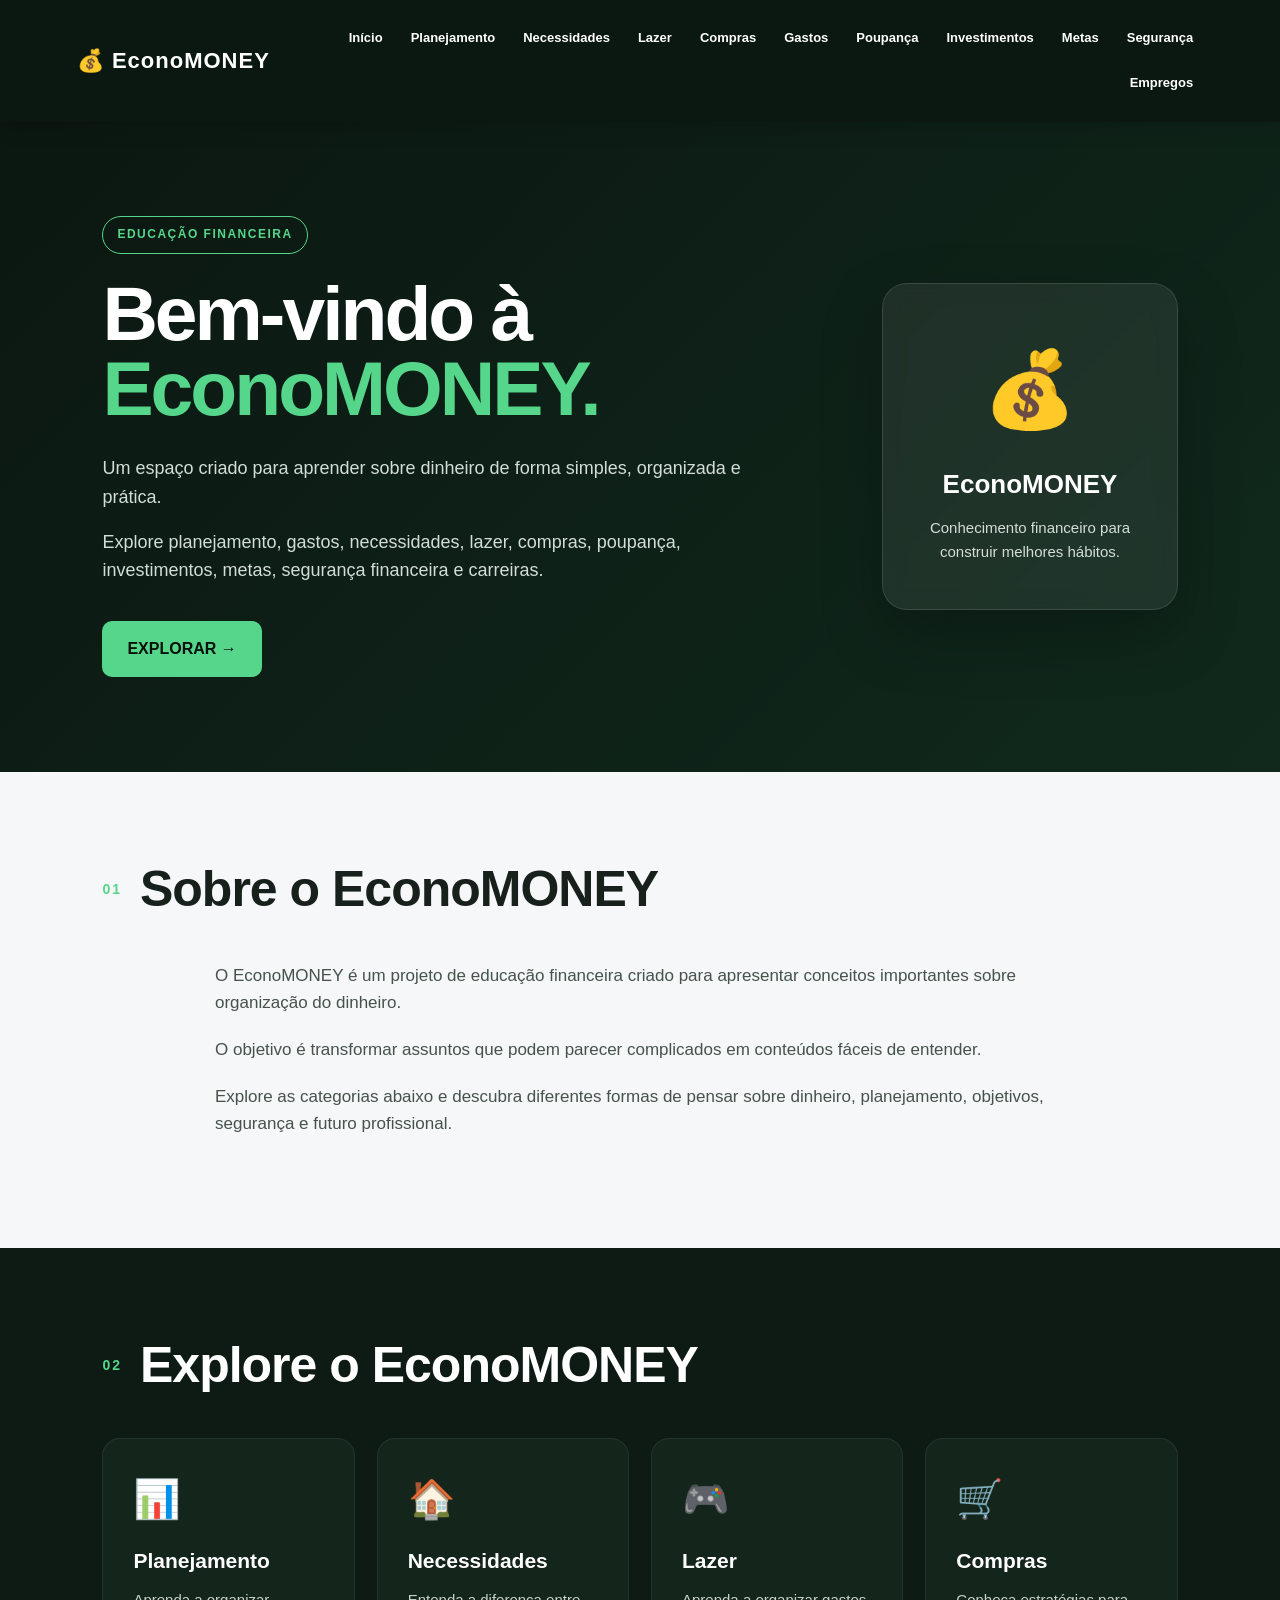
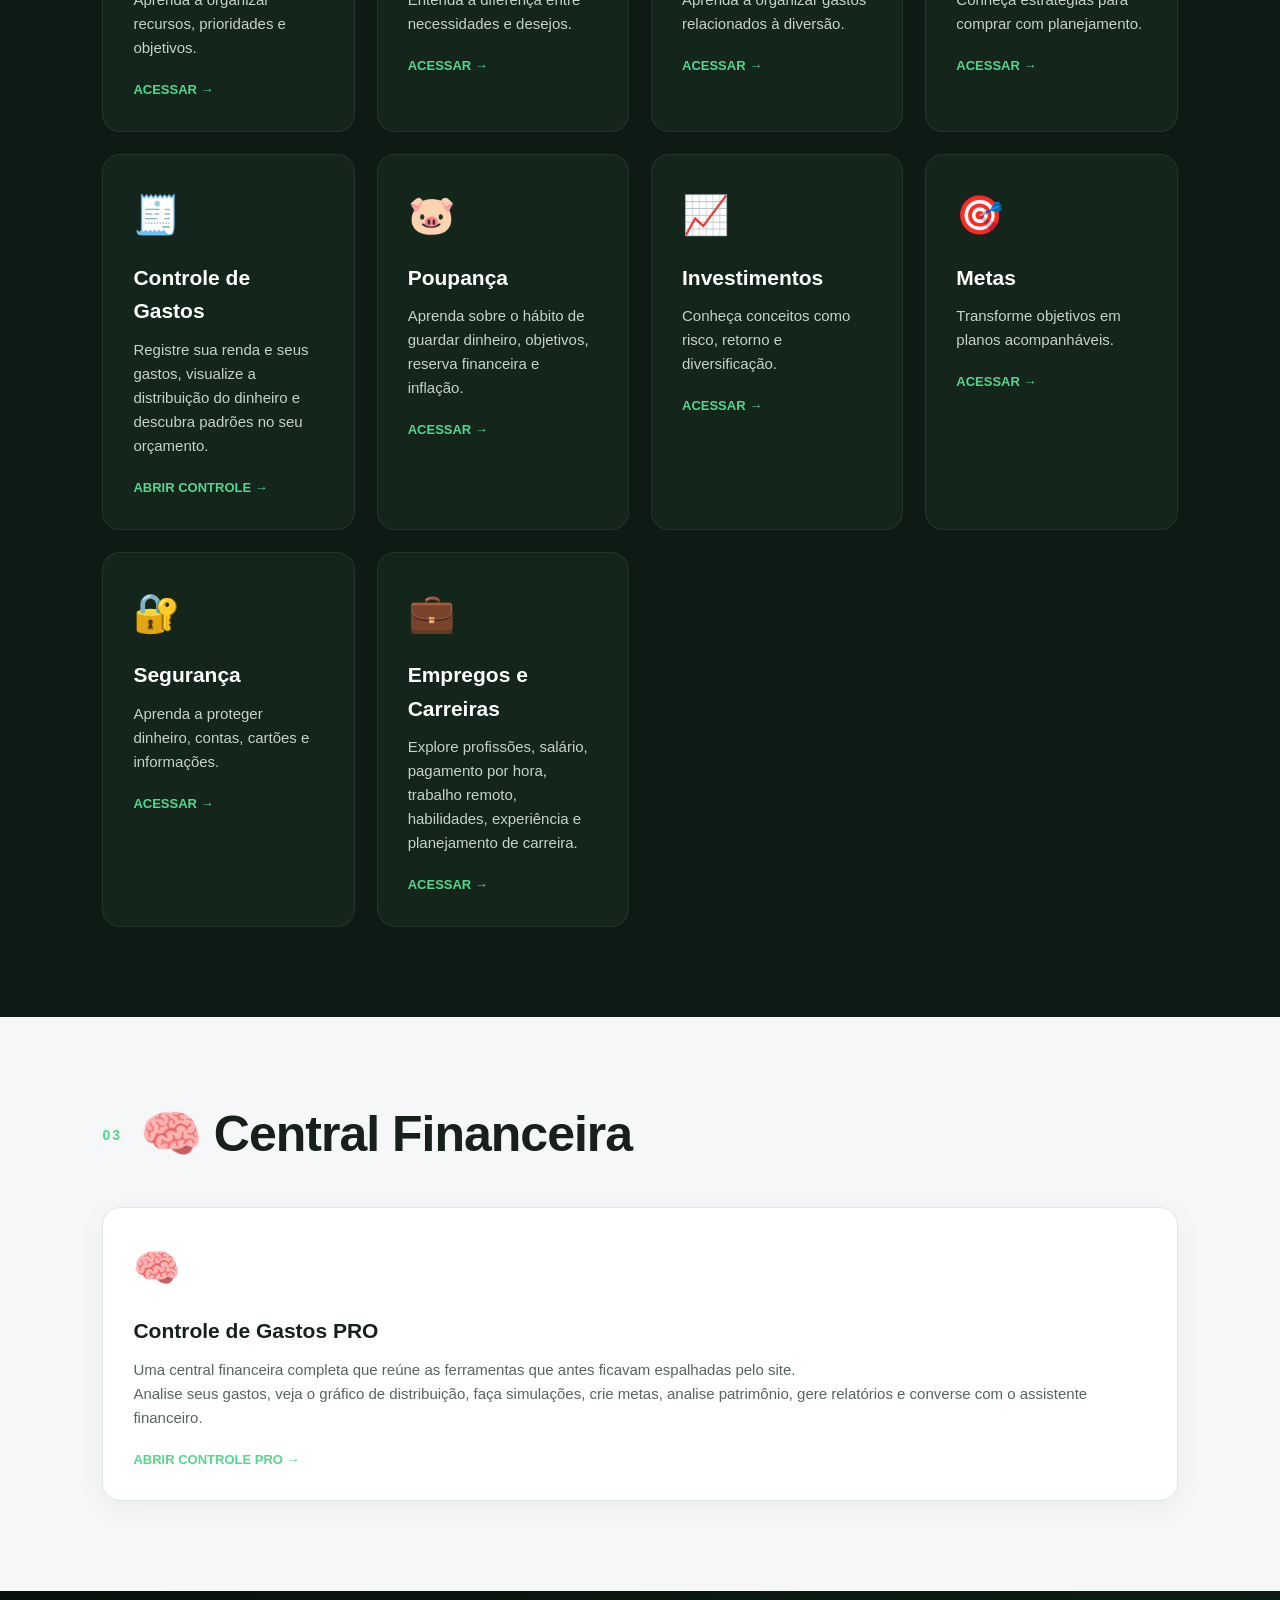
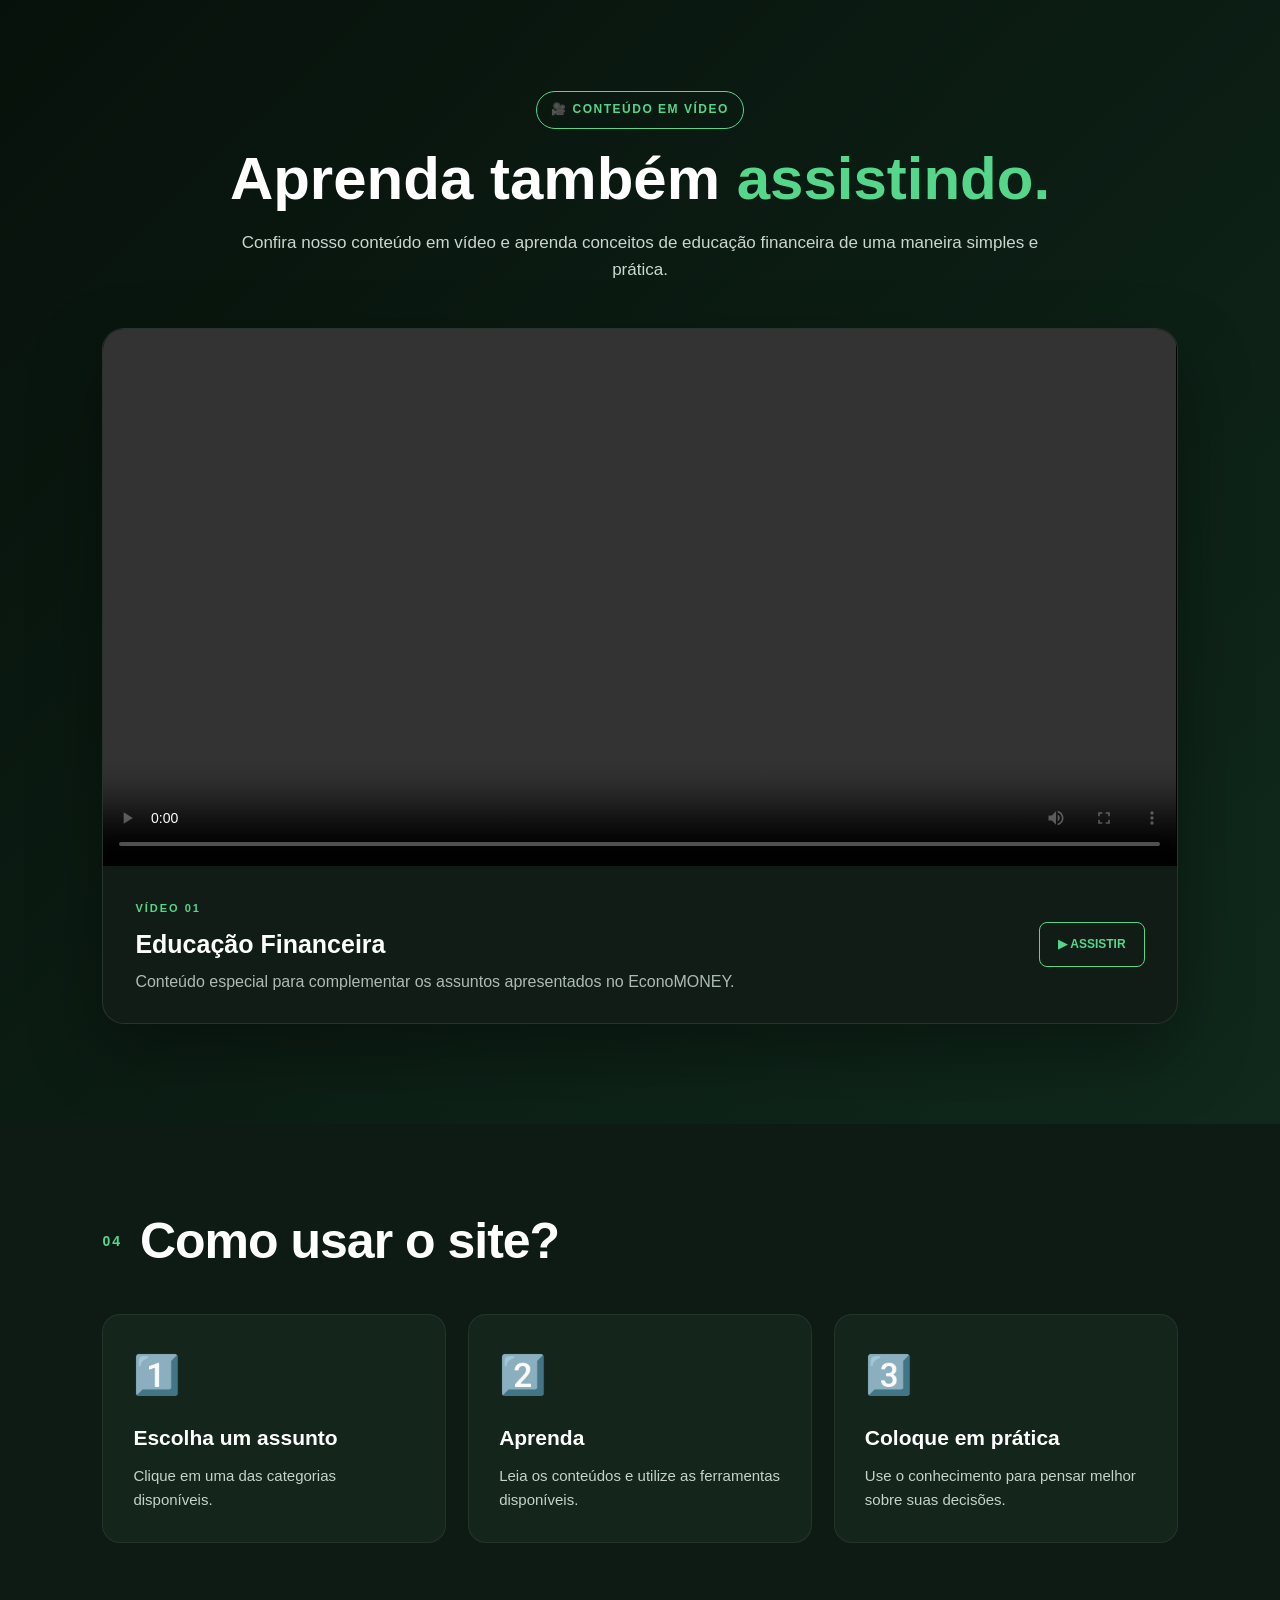
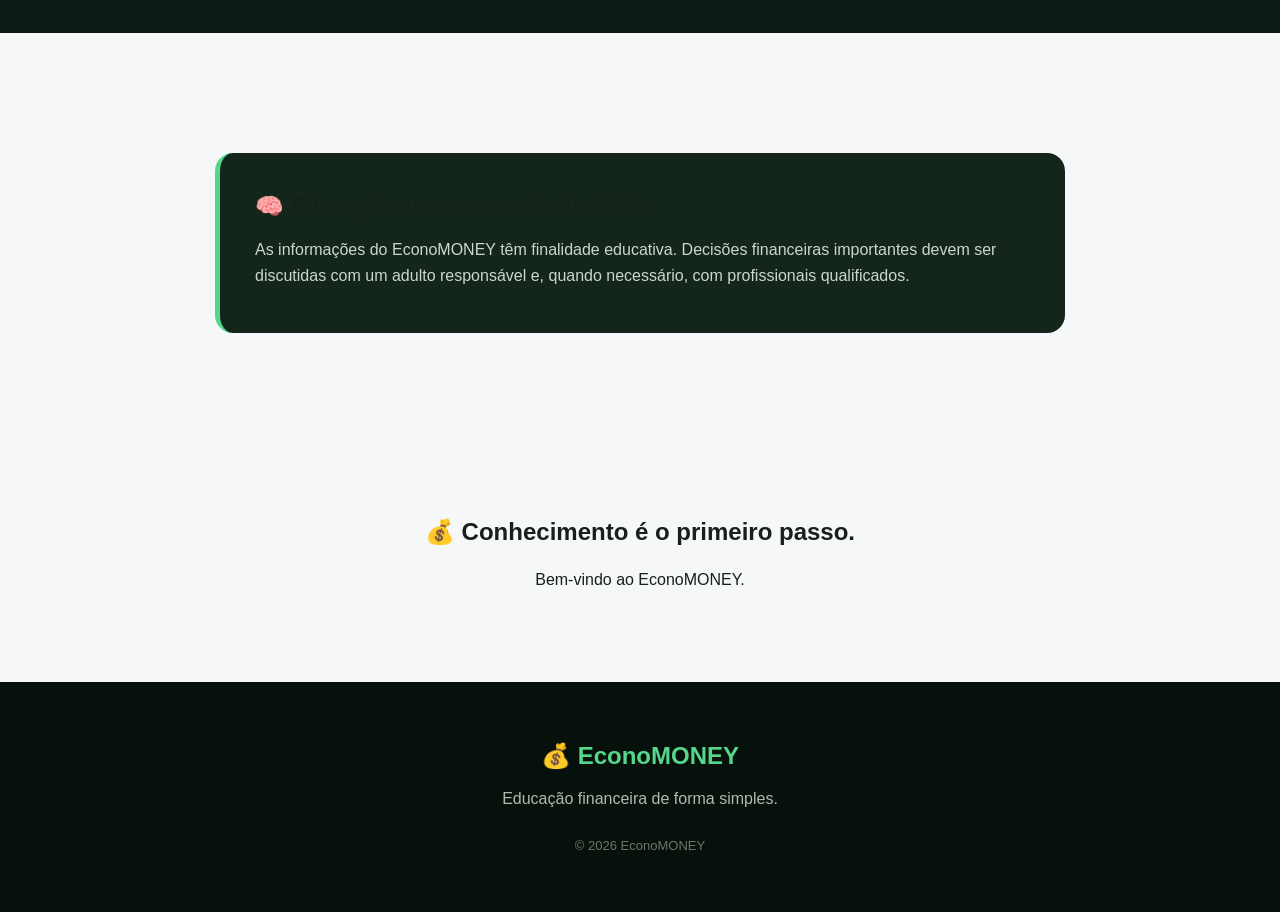
==== index.html @ 39cf14b2 "Add files via upload" ====
<!DOCTYPE html>

<html lang="pt-BR">

<head>

<meta charset="UTF-8">

<meta name="viewport" content="width=device-width, initial-scale=1.0">

<title>EconoMONEY | Educação Financeira</title>

<link rel="stylesheet" href="style.css">

<!-- CORREÇÃO DO VÍDEO -->
<style>
    .video-card {
        width: 100%;
        max-width: 1100px;
        margin: 0 auto;
    }

    .video-screen {
        width: 100%;
        height: auto;
        aspect-ratio: auto;
        display: flex;
        justify-content: center;
        align-items: center;
        background: #000;
        overflow: hidden;
    }

    .video-screen video {
        display: block;
        width: 100%;
        height: auto;
        max-width: 100%;
        max-height: none;
        object-fit: contain;
        background: #000;
    }
</style>

</head>

<body>

<header>

<div class="logo">
    💰 EconoMONEY
</div>

<nav>

    <a href="index.html">Início</a>
    <a href="planejamento.html">Planejamento</a>
    <a href="necessidades.html">Necessidades</a>
    <a href="lazer.html">Lazer</a>
    <a href="compras.html">Compras</a>
    <a href="controle-gastos.html">Gastos</a>
    <a href="poupança.html">Poupança</a>
    <a href="investimentos.html">Investimentos</a>
    <a href="metas.html">Metas</a>
    <a href="segurança.html">Segurança</a>
    <a href="empregos.html">Empregos</a>

</nav>

</header>

<main>

<section class="hero">

<div class="hero-text">

    <div class="tag">
        EDUCAÇÃO FINANCEIRA
    </div>

    <h1>
        Bem-vindo à
        <span>EconoMONEY.</span>
    </h1>

    <p>
        Um espaço criado para aprender sobre dinheiro
        de forma simples, organizada e prática.
    </p>

    <p>
        Explore planejamento, gastos, necessidades,
        lazer, compras, poupança, investimentos,
        metas, segurança financeira e carreiras.
    </p>

    <a href="#conteudo" class="button">
        EXPLORAR →
    </a>

</div>

<div class="hero-card">

    <div class="money-icon">
        💰
    </div>

    <h2>
        EconoMONEY
    </h2>

    <p>
        Conhecimento financeiro para construir
        melhores hábitos.
    </p>

</div>

</section>

<section id="conteudo" class="section">

<div class="section-title">

    <span>01</span>

    <h2>
        Sobre o EconoMONEY
    </h2>

</div>

<div class="text">

    <p>
        O EconoMONEY é um projeto de educação
        financeira criado para apresentar conceitos
        importantes sobre organização do dinheiro.
    </p>

    <p>
        O objetivo é transformar assuntos que podem
        parecer complicados em conteúdos fáceis
        de entender.
    </p>

    <p>
        Explore as categorias abaixo e descubra
        diferentes formas de pensar sobre dinheiro,
        planejamento, objetivos, segurança e futuro
        profissional.
    </p>

</div>

</section>

<section class="section dark">

<div class="section-title">

    <span>02</span>

    <h2>
        Explore o EconoMONEY
    </h2>

</div>

<div class="cards">

    <a href="planejamento.html" class="card link-card">

        <div class="icon">📊</div>

        <h3>Planejamento</h3>

        <p>
            Aprenda a organizar recursos,
            prioridades e objetivos.
        </p>

        <strong>ACESSAR →</strong>

    </a>


    <a href="necessidades.html" class="card link-card">

        <div class="icon">🏠</div>

        <h3>Necessidades</h3>

        <p>
            Entenda a diferença entre
            necessidades e desejos.
        </p>

        <strong>ACESSAR →</strong>

    </a>


    <a href="lazer.html" class="card link-card">

        <div class="icon">🎮</div>

        <h3>Lazer</h3>

        <p>
            Aprenda a organizar gastos
            relacionados à diversão.
        </p>

        <strong>ACESSAR →</strong>

    </a>


    <a href="compras.html" class="card link-card">

        <div class="icon">🛒</div>

        <h3>Compras</h3>

        <p>
            Conheça estratégias para comprar
            com planejamento.
        </p>

        <strong>ACESSAR →</strong>

    </a>


    <a href="controle-gastos.html" class="card link-card">

        <div class="icon">🧾</div>

        <h3>Controle de Gastos</h3>

        <p>
            Registre sua renda e seus gastos,
            visualize a distribuição do dinheiro
            e descubra padrões no seu orçamento.
        </p>

        <strong>ABRIR CONTROLE →</strong>

    </a>


    <a href="poupança.html" class="card link-card">

        <div class="icon">🐷</div>

        <h3>Poupança</h3>

        <p>
            Aprenda sobre o hábito de guardar
            dinheiro, objetivos, reserva financeira
            e inflação.
        </p>

        <strong>ACESSAR →</strong>

    </a>


    <a href="investimentos.html" class="card link-card">

        <div class="icon">📈</div>

        <h3>Investimentos</h3>

        <p>
            Conheça conceitos como risco,
            retorno e diversificação.
        </p>

        <strong>ACESSAR →</strong>

    </a>


    <a href="metas.html" class="card link-card">

        <div class="icon">🎯</div>

        <h3>Metas</h3>

        <p>
            Transforme objetivos em planos
            acompanháveis.
        </p>

        <strong>ACESSAR →</strong>

    </a>


    <a href="segurança.html" class="card link-card">

        <div class="icon">🔐</div>

        <h3>Segurança</h3>

        <p>
            Aprenda a proteger dinheiro,
            contas, cartões e informações.
        </p>

        <strong>ACESSAR →</strong>

    </a>


    <a href="empregos.html" class="card link-card">

        <div class="icon">💼</div>

        <h3>Empregos e Carreiras</h3>

        <p>
            Explore profissões, salário,
            pagamento por hora, trabalho remoto,
            habilidades, experiência e
            planejamento de carreira.
        </p>

        <strong>ACESSAR →</strong>

    </a>

</div>

</section>

<section class="section">

<div class="section-title">

    <span>03</span>

    <h2>
        🧠 Central Financeira
    </h2>

</div>

<div class="cards">

    <a href="controle-gastos.html"
       class="card light link-card">

        <div class="icon">🧠</div>

        <h3>
            Controle de Gastos PRO
        </h3>

        <p>
            Uma central financeira completa que
            reúne as ferramentas que antes ficavam
            espalhadas pelo site.
        </p>

        <p>
            Analise seus gastos, veja o gráfico
            de distribuição, faça simulações,
            crie metas, analise patrimônio,
            gere relatórios e converse com
            o assistente financeiro.
        </p>

        <strong>
            ABRIR CONTROLE PRO →
        </strong>

    </a>

</div>

</section>

<!-- ===================================================== VÍDEO CORRIGIDO ===================================================== -->

<section class="video-section">

<div class="video-header">

    <div class="video-tag">
        🎥 CONTEÚDO EM VÍDEO
    </div>

    <h2>
        Aprenda também
        <span>assistindo.</span>
    </h2>

    <p>
        Confira nosso conteúdo em vídeo e aprenda
        conceitos de educação financeira de uma
        maneira simples e prática.
    </p>

</div>


<div class="video-card">

    <div class="video-screen">

        <video
            controls
            playsinline
            preload="metadata">

            <source
                src="video.mp4"
                type="video/mp4">

            Seu navegador não consegue
            reproduzir este vídeo.

        </video>

    </div>


    <div class="video-info">

        <div>

            <span class="video-number">
                VÍDEO 01
            </span>

            <h3>
                Educação Financeira
            </h3>

            <p>
                Conteúdo especial para complementar
                os assuntos apresentados no EconoMONEY.
            </p>

        </div>

        <div class="video-status">
            ▶ ASSISTIR
        </div>

    </div>

</div>

</section>

<section class="section dark">

<div class="section-title">

    <span>04</span>

    <h2>
        Como usar o site?
    </h2>

</div>

<div class="cards">

    <div class="card">

        <div class="icon">1️⃣</div>

        <h3>
            Escolha um assunto
        </h3>

        <p>
            Clique em uma das categorias disponíveis.
        </p>

    </div>


    <div class="card">

        <div class="icon">2️⃣</div>

        <h3>
            Aprenda
        </h3>

        <p>
            Leia os conteúdos e utilize
            as ferramentas disponíveis.
        </p>

    </div>


    <div class="card">

        <div class="icon">3️⃣</div>

        <h3>
            Coloque em prática
        </h3>

        <p>
            Use o conhecimento para pensar
            melhor sobre suas decisões.
        </p>

    </div>

</div>

</section>

<section class="section">

<div class="goal">

    <h3>
        🧠 Educação vem antes da decisão
    </h3>

    <p>
        As informações do EconoMONEY têm finalidade
        educativa. Decisões financeiras importantes
        devem ser discutidas com um adulto responsável
        e, quando necessário, com profissionais
        qualificados.
    </p>

</div>

</section>

<section class="section" style="text-align:center">

<h2>
    💰 Conhecimento é o primeiro passo.
</h2>

<p style="margin-top:15px">
    Bem-vindo ao EconoMONEY.
</p>

</section>

</main>

<footer>

<h2>
    💰 EconoMONEY
</h2>

<p>
    Educação financeira de forma simples.
</p>

<p class="copyright">
    © 2026 EconoMONEY
</p>

</footer>

<script src="script.js"></script>

</body>

</html>
---- style.css ----
* {
    margin: 0;
    padding: 0;
    box-sizing: border-box;
}

html {
    scroll-behavior: smooth;
}

body {
    font-family: Arial, Helvetica, sans-serif;
    background: #f5f7f8;
    color: #17201b;
    line-height: 1.6;
}


/* =====================================================
   CABEÇALHO
===================================================== */

header {
    width: 100%;
    padding: 20px 6%;
    background: #0b1711;
    color: white;

    display: flex;
    align-items: center;
    justify-content: space-between;

    position: sticky;
    top: 0;
    z-index: 1000;

    box-shadow: 0 5px 20px rgba(0,0,0,0.15);
}

.logo {
    font-size: 22px;
    font-weight: 900;
    letter-spacing: 1px;
    white-space: nowrap;
}

.logo span {
    color: #55d68a;
}

nav {
    display: flex;
    gap: 8px;
    align-items: center;
    flex-wrap: wrap;
    justify-content: flex-end;
}

nav a {
    color: #ffffff;
    text-decoration: none;

    font-size: 13px;
    font-weight: 700;

    padding: 8px 10px;
    border-radius: 8px;

    transition: 0.25s;
}

nav a:hover {
    background: #55d68a;
    color: #07110b;
}


/* =====================================================
   HERO
===================================================== */

.hero {
    min-height: 650px;

    padding: 90px 8%;

    display: flex;
    align-items: center;
    justify-content: space-between;

    gap: 60px;

    background:
        linear-gradient(
            135deg,
            #0b1711,
            #10291c
        );

    color: white;
}

.hero-text {
    max-width: 720px;
}

.tag {
    display: inline-block;

    padding: 8px 14px;

    border: 1px solid #55d68a;
    border-radius: 30px;

    color: #55d68a;

    font-size: 12px;
    font-weight: 800;

    letter-spacing: 1.5px;

    margin-bottom: 22px;
}

.hero h1 {
    font-size: clamp(45px, 6vw, 82px);

    line-height: 0.98;

    margin-bottom: 28px;

    letter-spacing: -3px;
}

.hero h1 span {
    color: #55d68a;
}

.hero p {
    max-width: 650px;

    color: #d3ded7;

    font-size: 18px;

    margin-bottom: 16px;
}

.button {
    display: inline-block;

    margin-top: 20px;

    padding: 15px 25px;

    border-radius: 10px;

    background: #55d68a;
    color: #07110b;

    text-decoration: none;

    font-weight: 900;

    transition: 0.25s;
}

.button:hover {
    transform: translateY(-3px);

    box-shadow:
        0 10px 25px rgba(85,214,138,0.25);
}

.hero-card {
    width: 330px;
    min-width: 280px;

    padding: 45px 30px;

    text-align: center;

    border-radius: 25px;

    background:
        rgba(255,255,255,0.07);

    border:
        1px solid rgba(255,255,255,0.12);

    backdrop-filter: blur(10px);

    box-shadow:
        0 25px 60px rgba(0,0,0,0.25);
}

.money-icon {
    font-size: 75px;
    margin-bottom: 15px;
}

.hero-card h2 {
    font-size: 26px;
    margin-bottom: 10px;
}

.hero-card p {
    font-size: 15px;
    margin: 0;
}


/* =====================================================
   SEÇÕES
===================================================== */

.section {
    padding: 90px 8%;
}

.section.dark {
    background: #0e1b14;
    color: white;
}

.section-title {
    display: flex;

    align-items: center;

    gap: 18px;

    margin-bottom: 45px;
}

.section-title span {
    color: #55d68a;

    font-size: 14px;

    font-weight: 900;

    letter-spacing: 2px;
}

.section-title h2 {
    font-size: clamp(30px, 4vw, 50px);

    line-height: 1.1;

    letter-spacing: -1px;
}

.text {
    max-width: 850px;

    margin: auto;
}

.text p {
    font-size: 17px;

    margin-bottom: 20px;

    color: #46524b;
}

.dark .text p {
    color: #cbd6cf;
}

.text h3 {
    font-size: 22px;

    margin-top: 30px;
    margin-bottom: 8px;
}

.text ul {
    padding-left: 25px;
}

.text li {
    margin-bottom: 14px;
    font-size: 17px;
}


/* =====================================================
   CARDS
===================================================== */

.cards {
    display: grid;

    grid-template-columns:
        repeat(auto-fit, minmax(230px, 1fr));

    gap: 22px;
}

.card {
    padding: 30px;

    border-radius: 18px;

    background: #14251b;

    border: 1px solid rgba(255,255,255,0.07);

    transition: 0.3s;

    color: white;
}

.card:hover {
    transform: translateY(-7px);

    box-shadow:
        0 18px 40px rgba(0,0,0,0.2);
}

.card.light {
    background: white;

    color: #17201b;

    border: 1px solid #e1e7e3;

    box-shadow:
        0 8px 30px rgba(0,0,0,0.05);
}

.card.light p {
    color: #59635d;
}

.icon {
    font-size: 38px;

    margin-bottom: 15px;
}

.card h3 {
    font-size: 21px;

    margin-bottom: 10px;
}

.card p {
    color: #c6d2ca;

    font-size: 15px;
}

.card strong {
    display: block;

    margin-top: 20px;

    color: #55d68a;

    font-size: 13px;
}

.link-card {
    text-decoration: none;

    cursor: pointer;
}


/* =====================================================
   OBJETIVO / DESTAQUE
===================================================== */

.goal {
    max-width: 850px;

    margin: 30px auto 0;

    padding: 35px;

    border-radius: 18px;

    background: #14251b;

    border-left: 5px solid #55d68a;
}

.goal h3 {
    margin-bottom: 12px;

    font-size: 23px;
}

.goal p {
    color: #cbd6cf;

    margin-bottom: 10px;
}

.progress {
    width: 100%;

    height: 14px;

    margin-top: 25px;

    background: #263a2e;

    border-radius: 50px;

    overflow: hidden;
}

.progress div {
    height: 100%;

    background: #55d68a;

    border-radius: 50px;
}

.progress-text {
    margin-top: 10px;

    font-weight: 800;

    color: #55d68a !important;
}


/* =====================================================
   CHECKLIST
===================================================== */

.checklist {
    max-width: 850px;

    margin: auto;

    display: flex;

    flex-direction: column;

    gap: 14px;
}

.checklist label {
    display: flex;

    align-items: center;

    gap: 14px;

    padding: 18px 20px;

    background: #14251b;

    border: 1px solid rgba(255,255,255,0.08);

    border-radius: 12px;

    cursor: pointer;

    transition: 0.2s;
}

.checklist label:hover {
    border-color: #55d68a;
}

.checklist input {
    width: 20px;
    height: 20px;

    accent-color: #55d68a;
}


/* =====================================================
   ÁREA DE VÍDEO
===================================================== */

.video-section {
    width: 100%;

    padding: 100px 8%;

    background:
        linear-gradient(
            135deg,
            #07110b,
            #10291c
        );

    color: white;
}

.video-header {
    width: 100%;
    max-width: 850px;

    margin: 0 auto 45px;

    text-align: center;
}

.video-tag {
    display: inline-block;

    padding: 8px 14px;

    border: 1px solid #55d68a;

    border-radius: 30px;

    color: #55d68a;

    font-size: 12px;

    font-weight: 900;

    letter-spacing: 1.5px;

    margin-bottom: 20px;
}

.video-header h2 {
    font-size: clamp(35px, 5vw, 60px);

    line-height: 1;

    margin-bottom: 20px;
}

.video-header h2 span {
    color: #55d68a;
}

.video-header p {
    color: #cbd6cf;

    font-size: 17px;
}


/* =====================================================
   CARD DO VÍDEO
===================================================== */

.video-card {
    width: 100%;
    max-width: 1100px;

    margin: auto;

    border-radius: 22px;

    overflow: hidden;

    background: #111c16;

    border: 1px solid rgba(255,255,255,0.1);

    box-shadow:
        0 30px 70px rgba(0,0,0,0.35);
}


/* =====================================================
   VÍDEO
   NÃO FORÇA 16:9
   MOSTRA A PROPORÇÃO ORIGINAL
===================================================== */

.video-screen {
    width: 100%;
    height: auto;

    background: #000;

    display: block;

    overflow: visible;

    position: relative;
}

.video-screen video {
    display: block;

    width: 100%;
    height: auto;

    max-width: 100%;

    object-fit: contain;

    background: #000;

    border: 0;
    outline: 0;

    margin: 0;
    padding: 0;
}


/* =====================================================
   PLACEHOLDER
===================================================== */

.video-placeholder {
    text-align: center;

    padding: 30px;
}

.play-button {
    width: 90px;
    height: 90px;

    margin: 0 auto 22px;

    border-radius: 50%;

    background: #55d68a;

    color: #07110b;

    display: flex;

    align-items: center;

    justify-content: center;

    font-size: 32px;

    padding-left: 5px;

    box-shadow:
        0 0 0 10px rgba(85,214,138,0.12),
        0 15px 40px rgba(0,0,0,0.3);
}

.video-placeholder h3 {
    font-size: 25px;

    margin-bottom: 8px;
}

.video-placeholder p {
    color: #b7c5bc;
}


/* =====================================================
   INFORMAÇÕES DO VÍDEO
===================================================== */

.video-info {
    width: 100%;

    padding: 28px 32px;

    display: flex;

    align-items: center;

    justify-content: space-between;

    gap: 30px;
}

.video-number {
    color: #55d68a;

    font-size: 11px;

    font-weight: 900;

    letter-spacing: 2px;
}

.video-info h3 {
    font-size: 25px;

    margin: 5px 0;
}

.video-info p {
    color: #aebbb3;

    max-width: 650px;
}

.video-status {
    padding: 12px 18px;

    border: 1px solid #55d68a;

    border-radius: 8px;

    color: #55d68a;

    font-size: 12px;

    font-weight: 900;

    white-space: nowrap;
}

.video-note {
    width: 100%;
    max-width: 1100px;

    margin: 20px auto 0;

    padding: 18px 20px;

    border-radius: 12px;

    background: rgba(85,214,138,0.08);

    border: 1px solid rgba(85,214,138,0.15);

    color: #cbd6cf;

    font-size: 14px;
}


/* =====================================================
   RODAPÉ
===================================================== */

footer {
    padding: 55px 8%;

    text-align: center;

    background: #07110b;

    color: white;
}

footer h2 {
    color: #55d68a;

    margin-bottom: 10px;
}

footer p {
    color: #aebbb3;
}

footer .copyright {
    margin-top: 25px;

    font-size: 13px;

    color: #68766e;
}


/* =====================================================
   RESPONSIVIDADE
===================================================== */

@media (max-width: 950px) {

    header {
        flex-direction: column;

        gap: 18px;
    }

    nav {
        justify-content: center;
    }

    .hero {
        flex-direction: column;

        text-align: center;

        padding-top: 70px;
    }

    .hero-text {
        max-width: 800px;
    }

    .hero-card {
        width: min(100%, 380px);
    }

    .hero p {
        margin-left: auto;
        margin-right: auto;
    }

    .video-section {
        padding-left: 5%;
        padding-right: 5%;
    }

    .video-card {
        width: 100%;
        max-width: 100%;
    }
}


/* =====================================================
   CELULAR
===================================================== */

@media (max-width: 650px) {

    header {
        padding: 18px 5%;
    }

    nav a {
        font-size: 11px;

        padding: 6px 7px;
    }

    .hero {
        padding: 65px 6%;
    }

    .hero h1 {
        font-size: 46px;
    }

    .section,
    .video-section {
        padding: 65px 6%;
    }

    .section-title {
        align-items: flex-start;
    }

    .video-card {
        width: 100%;
        max-width: 100%;

        border-radius: 14px;
    }

    .video-screen {
        width: 100%;
        height: auto;

        aspect-ratio: auto;
    }

    .video-screen video {
        width: 100%;
        height: auto;

        object-fit: contain;
    }

    .video-info {
        flex-direction: column;

        align-items: flex-start;

        padding: 22px;
    }

    .video-status {
        width: 100%;

        text-align: center;
    }

    .video-placeholder h3 {
        font-size: 20px;
    }
}


/* =====================================================
   CELULARES PEQUENOS
===================================================== */

@media (max-width: 400px) {

    .video-section {
        padding-left: 4%;
        padding-right: 4%;
    }

    .video-card {
        border-radius: 10px;
    }

    .video-info {
        padding: 18px;
    }

    .video-info h3 {
        font-size: 21px;
    }
}

E no index.html, apague aquele <style> que estava dentro do <head>, porque agora a configuração do vídeo está toda no style.css.
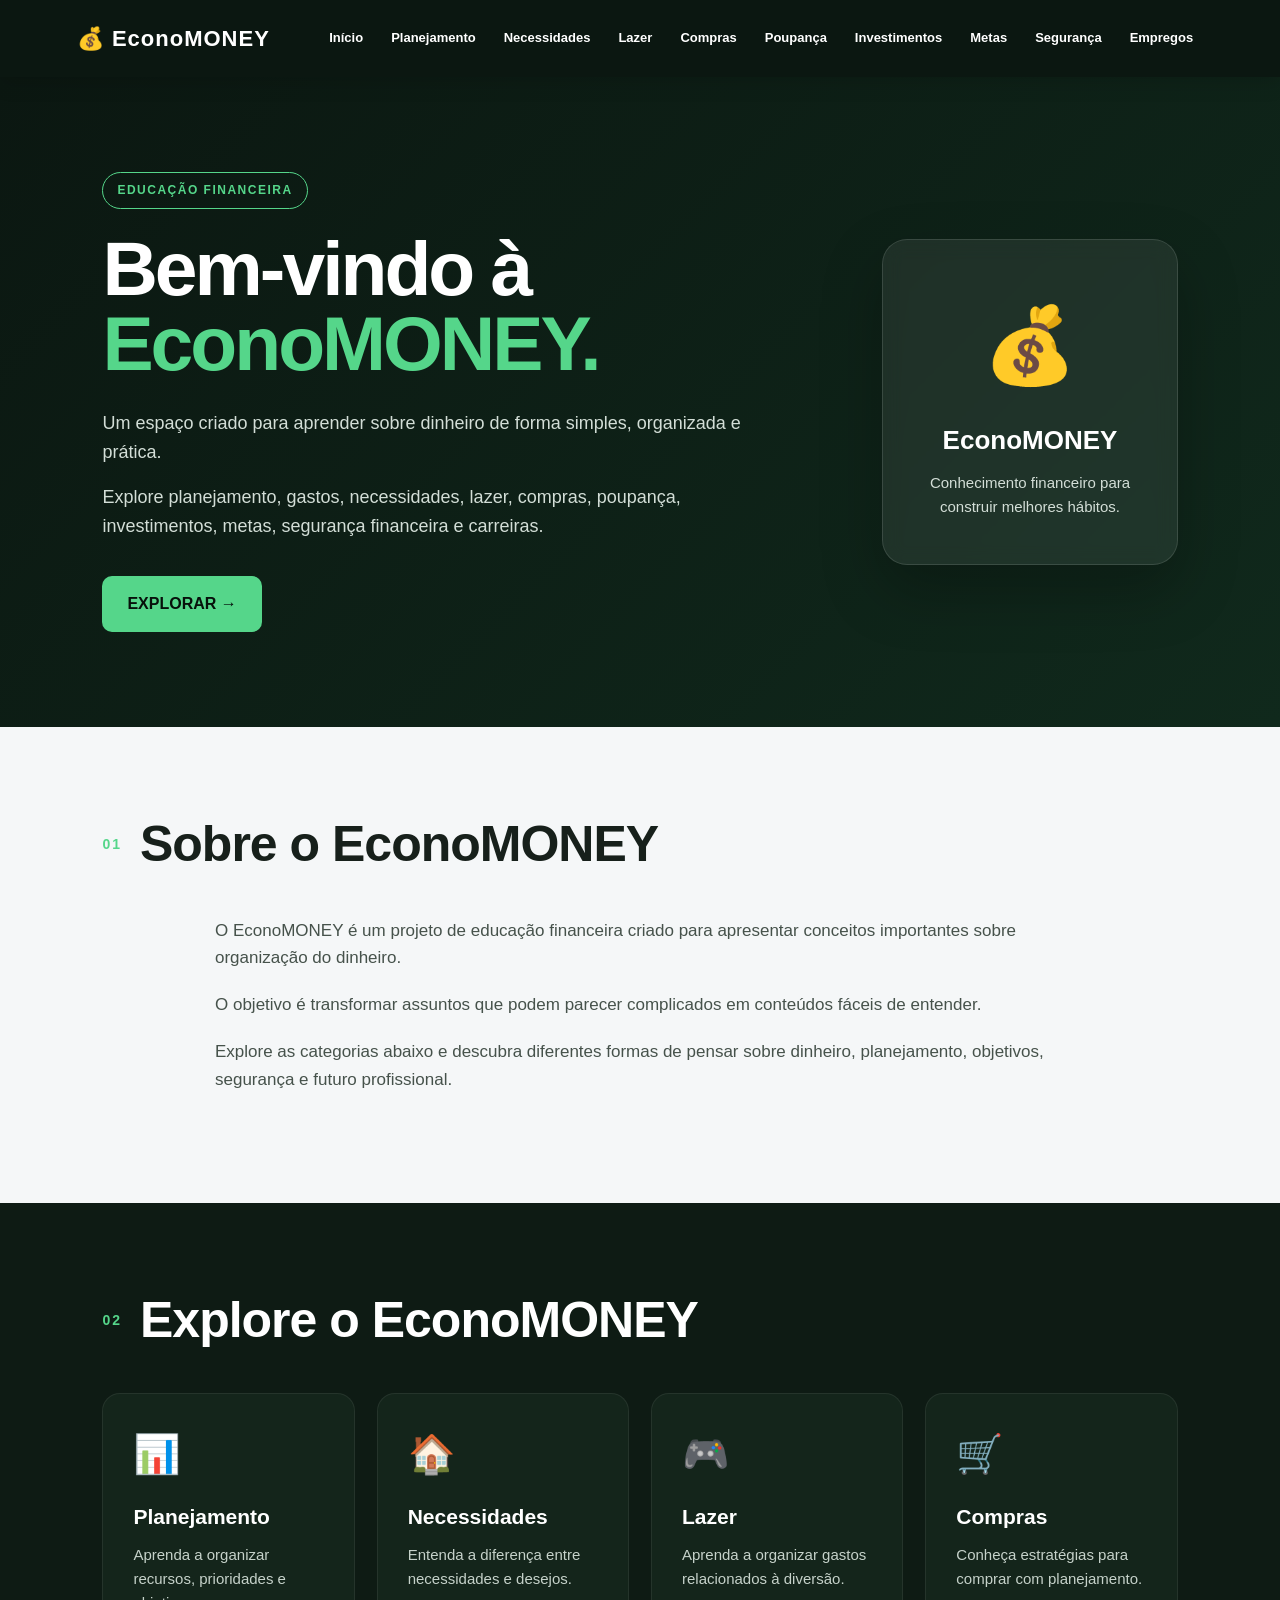
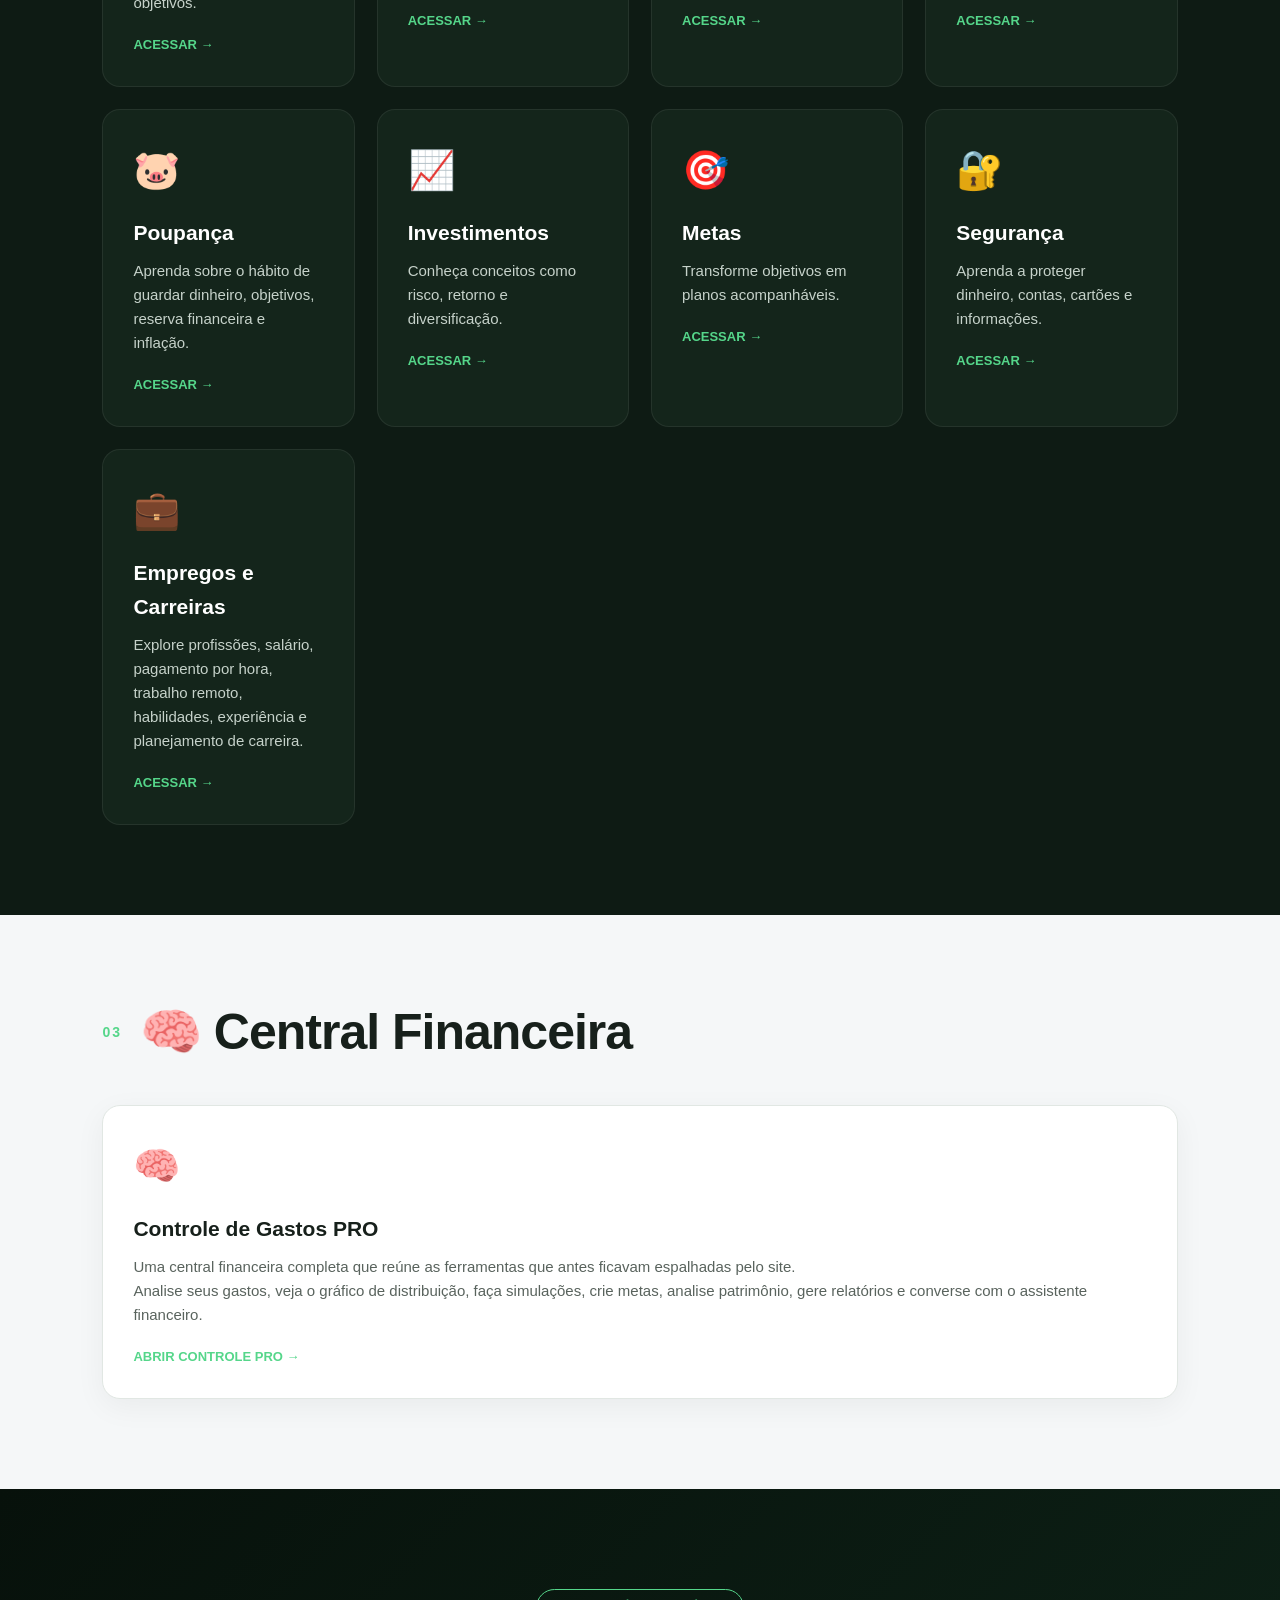
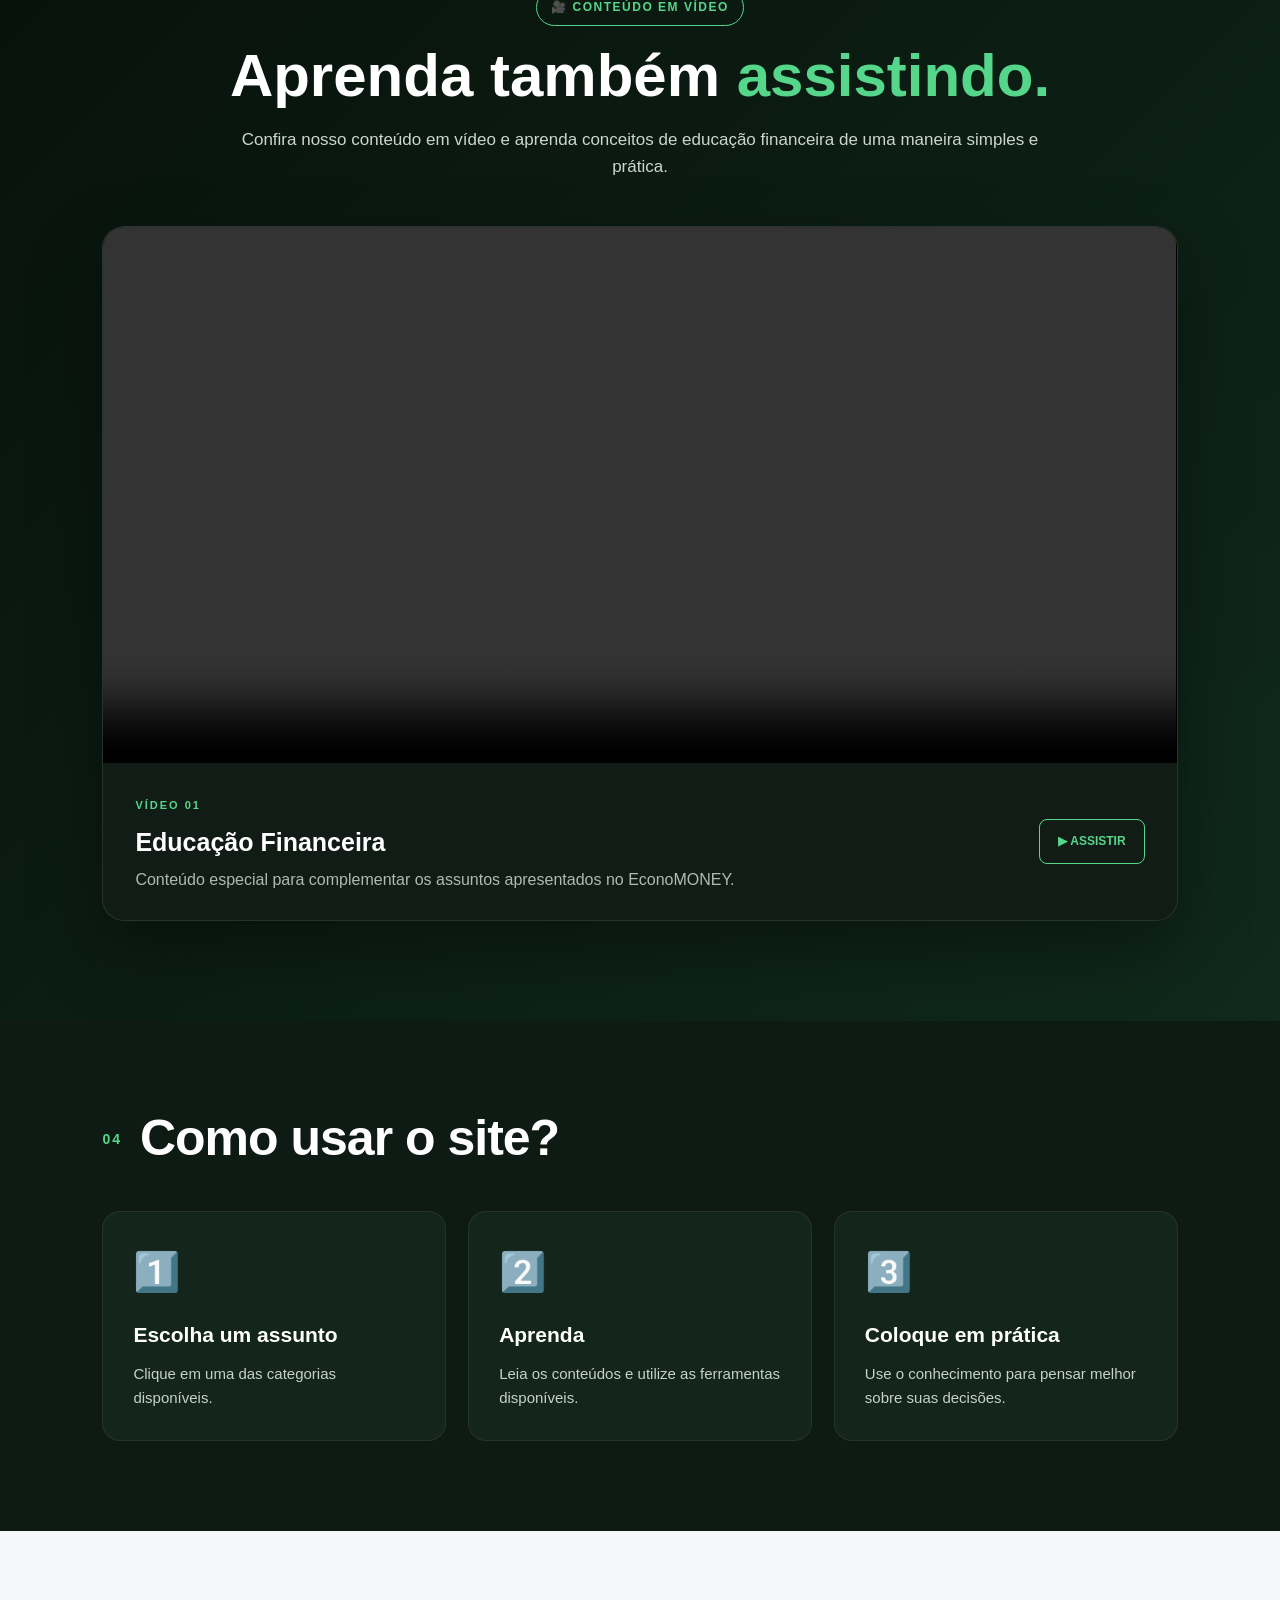
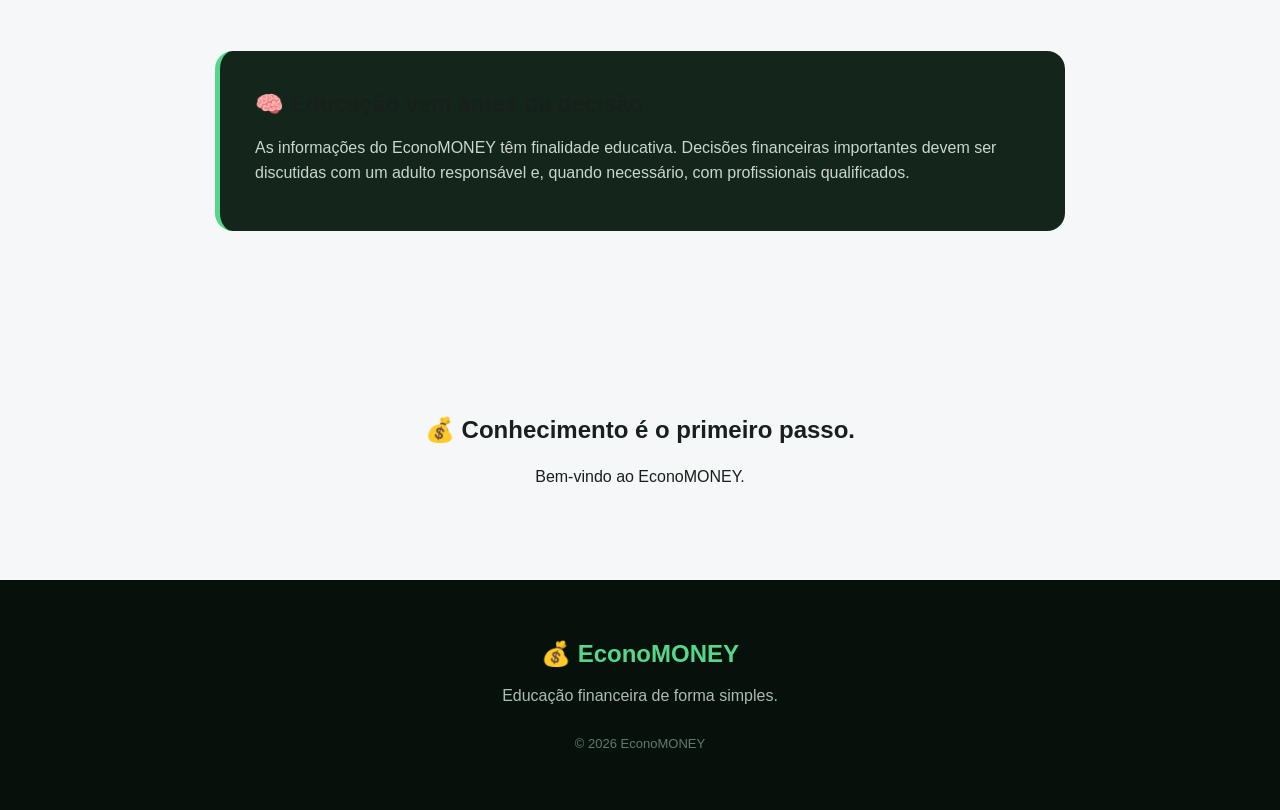
==== commit 07d874cc: "Update index.html" ====
--- a/index.html
+++ b/index.html
@@ -1,5 +1,4 @@
 <!DOCTYPE html>
-
 <html lang="pt-BR">
 
 <head>
@@ -14,37 +13,41 @@
 
 <!-- CORREÇÃO DO VÍDEO -->
 <style>
-    .video-card {
-        width: 100%;
-        max-width: 1100px;
-        margin: 0 auto;
-    }
-
-    .video-screen {
-        width: 100%;
-        height: auto;
-        aspect-ratio: auto;
-        display: flex;
-        justify-content: center;
-        align-items: center;
-        background: #000;
-        overflow: hidden;
-    }
-
-    .video-screen video {
-        display: block;
-        width: 100%;
-        height: auto;
-        max-width: 100%;
-        max-height: none;
-        object-fit: contain;
-        background: #000;
-    }
+
+.video-card {
+    width: 100%;
+    max-width: 1100px;
+    margin: 0 auto;
+}
+
+.video-screen {
+    width: 100%;
+    height: auto;
+    aspect-ratio: auto;
+    display: flex;
+    justify-content: center;
+    align-items: center;
+    background: #000;
+    overflow: hidden;
+}
+
+.video-screen video {
+    display: block;
+    width: 100%;
+    height: auto;
+    max-width: 100%;
+    max-height: none;
+    object-fit: contain;
+    background: #000;
+}
+
 </style>
 
 </head>
 
+
 <body>
+
 
 <header>
 
@@ -52,25 +55,40 @@
     💰 EconoMONEY
 </div>
 
+
 <nav>
 
     <a href="index.html">Início</a>
+
     <a href="planejamento.html">Planejamento</a>
+
     <a href="necessidades.html">Necessidades</a>
+
     <a href="lazer.html">Lazer</a>
+
     <a href="compras.html">Compras</a>
-    <a href="controle-gastos.html">Gastos</a>
+
     <a href="poupança.html">Poupança</a>
+
     <a href="investimentos.html">Investimentos</a>
+
     <a href="metas.html">Metas</a>
+
     <a href="segurança.html">Segurança</a>
+
     <a href="empregos.html">Empregos</a>
 
 </nav>
 
 </header>
 
+
 <main>
+
+
+<!-- =====================================================
+     HERO
+===================================================== -->
 
 <section class="hero">
 
@@ -80,27 +98,41 @@
         EDUCAÇÃO FINANCEIRA
     </div>
 
+
     <h1>
+
         Bem-vindo à
         <span>EconoMONEY.</span>
+
     </h1>
 
+
     <p>
+
         Um espaço criado para aprender sobre dinheiro
         de forma simples, organizada e prática.
+
     </p>
 
+
     <p>
+
         Explore planejamento, gastos, necessidades,
         lazer, compras, poupança, investimentos,
         metas, segurança financeira e carreiras.
+
     </p>
 
+
     <a href="#conteudo" class="button">
+
         EXPLORAR →
-    </a>
-
-</div>
+
+    </a>
+
+</div>
+
+
 
 <div class="hero-card">
 
@@ -108,24 +140,38 @@
         💰
     </div>
 
+
     <h2>
         EconoMONEY
     </h2>
 
+
     <p>
+
         Conhecimento financeiro para construir
         melhores hábitos.
+
     </p>
 
 </div>
 
 </section>
 
+
+
+<!-- =====================================================
+     INTRODUÇÃO
+===================================================== -->
+
 <section id="conteudo" class="section">
 
+
 <div class="section-title">
 
-    <span>01</span>
+    <span>
+        01
+    </span>
+
 
     <h2>
         Sobre o EconoMONEY
@@ -133,36 +179,55 @@
 
 </div>
 
+
 <div class="text">
 
     <p>
+
         O EconoMONEY é um projeto de educação
         financeira criado para apresentar conceitos
         importantes sobre organização do dinheiro.
+
     </p>
 
+
     <p>
+
         O objetivo é transformar assuntos que podem
         parecer complicados em conteúdos fáceis
         de entender.
+
     </p>
 
+
     <p>
+
         Explore as categorias abaixo e descubra
         diferentes formas de pensar sobre dinheiro,
         planejamento, objetivos, segurança e futuro
         profissional.
+
     </p>
 
 </div>
 
 </section>
 
+
+
+<!-- =====================================================
+     CATEGORIAS
+===================================================== -->
+
 <section class="section dark">
 
+
 <div class="section-title">
 
-    <span>02</span>
+    <span>
+        02
+    </span>
+
 
     <h2>
         Explore o EconoMONEY
@@ -170,168 +235,278 @@
 
 </div>
 
+
 <div class="cards">
 
+
+    <!-- 1 PLANEJAMENTO -->
+
     <a href="planejamento.html" class="card link-card">
 
-        <div class="icon">📊</div>
-
-        <h3>Planejamento</h3>
-
-        <p>
+        <div class="icon">
+            📊
+        </div>
+
+
+        <h3>
+            Planejamento
+        </h3>
+
+
+        <p>
+
             Aprenda a organizar recursos,
             prioridades e objetivos.
-        </p>
-
-        <strong>ACESSAR →</strong>
-
-    </a>
-
+
+        </p>
+
+
+        <strong>
+            ACESSAR →
+        </strong>
+
+    </a>
+
+
+
+    <!-- 2 NECESSIDADES -->
 
     <a href="necessidades.html" class="card link-card">
 
-        <div class="icon">🏠</div>
-
-        <h3>Necessidades</h3>
-
-        <p>
+        <div class="icon">
+            🏠
+        </div>
+
+
+        <h3>
+            Necessidades
+        </h3>
+
+
+        <p>
+
             Entenda a diferença entre
             necessidades e desejos.
-        </p>
-
-        <strong>ACESSAR →</strong>
-
-    </a>
-
+
+        </p>
+
+
+        <strong>
+            ACESSAR →
+        </strong>
+
+    </a>
+
+
+
+    <!-- 3 LAZER -->
 
     <a href="lazer.html" class="card link-card">
 
-        <div class="icon">🎮</div>
-
-        <h3>Lazer</h3>
-
-        <p>
+        <div class="icon">
+            🎮
+        </div>
+
+
+        <h3>
+            Lazer
+        </h3>
+
+
+        <p>
+
             Aprenda a organizar gastos
             relacionados à diversão.
-        </p>
-
-        <strong>ACESSAR →</strong>
-
-    </a>
-
+
+        </p>
+
+
+        <strong>
+            ACESSAR →
+        </strong>
+
+    </a>
+
+
+
+    <!-- 4 COMPRAS -->
 
     <a href="compras.html" class="card link-card">
 
-        <div class="icon">🛒</div>
-
-        <h3>Compras</h3>
-
-        <p>
+        <div class="icon">
+            🛒
+        </div>
+
+
+        <h3>
+            Compras
+        </h3>
+
+
+        <p>
+
             Conheça estratégias para comprar
             com planejamento.
-        </p>
-
-        <strong>ACESSAR →</strong>
-
-    </a>
-
-
-    <a href="controle-gastos.html" class="card link-card">
-
-        <div class="icon">🧾</div>
-
-        <h3>Controle de Gastos</h3>
-
-        <p>
-            Registre sua renda e seus gastos,
-            visualize a distribuição do dinheiro
-            e descubra padrões no seu orçamento.
-        </p>
-
-        <strong>ABRIR CONTROLE →</strong>
-
-    </a>
-
+
+        </p>
+
+
+        <strong>
+            ACESSAR →
+        </strong>
+
+    </a>
+
+
+
+    <!-- 5 POUPANÇA -->
 
     <a href="poupança.html" class="card link-card">
 
-        <div class="icon">🐷</div>
-
-        <h3>Poupança</h3>
-
-        <p>
+        <div class="icon">
+            🐷
+        </div>
+
+
+        <h3>
+            Poupança
+        </h3>
+
+
+        <p>
+
             Aprenda sobre o hábito de guardar
             dinheiro, objetivos, reserva financeira
             e inflação.
-        </p>
-
-        <strong>ACESSAR →</strong>
-
-    </a>
-
+
+        </p>
+
+
+        <strong>
+            ACESSAR →
+        </strong>
+
+    </a>
+
+
+
+    <!-- 6 INVESTIMENTOS -->
 
     <a href="investimentos.html" class="card link-card">
 
-        <div class="icon">📈</div>
-
-        <h3>Investimentos</h3>
-
-        <p>
+        <div class="icon">
+            📈
+        </div>
+
+
+        <h3>
+            Investimentos
+        </h3>
+
+
+        <p>
+
             Conheça conceitos como risco,
             retorno e diversificação.
-        </p>
-
-        <strong>ACESSAR →</strong>
-
-    </a>
-
+
+        </p>
+
+
+        <strong>
+            ACESSAR →
+        </strong>
+
+    </a>
+
+
+
+    <!-- 7 METAS -->
 
     <a href="metas.html" class="card link-card">
 
-        <div class="icon">🎯</div>
-
-        <h3>Metas</h3>
-
-        <p>
+        <div class="icon">
+            🎯
+        </div>
+
+
+        <h3>
+            Metas
+        </h3>
+
+
+        <p>
+
             Transforme objetivos em planos
             acompanháveis.
-        </p>
-
-        <strong>ACESSAR →</strong>
-
-    </a>
-
+
+        </p>
+
+
+        <strong>
+            ACESSAR →
+        </strong>
+
+    </a>
+
+
+
+    <!-- 8 SEGURANÇA -->
 
     <a href="segurança.html" class="card link-card">
 
-        <div class="icon">🔐</div>
-
-        <h3>Segurança</h3>
-
-        <p>
+        <div class="icon">
+            🔐
+        </div>
+
+
+        <h3>
+            Segurança
+        </h3>
+
+
+        <p>
+
             Aprenda a proteger dinheiro,
             contas, cartões e informações.
-        </p>
-
-        <strong>ACESSAR →</strong>
-
-    </a>
-
+
+        </p>
+
+
+        <strong>
+            ACESSAR →
+        </strong>
+
+    </a>
+
+
+
+    <!-- 9 EMPREGOS -->
 
     <a href="empregos.html" class="card link-card">
 
-        <div class="icon">💼</div>
-
-        <h3>Empregos e Carreiras</h3>
-
-        <p>
+        <div class="icon">
+            💼
+        </div>
+
+
+        <h3>
+            Empregos e Carreiras
+        </h3>
+
+
+        <p>
+
             Explore profissões, salário,
             pagamento por hora, trabalho remoto,
             habilidades, experiência e
             planejamento de carreira.
-        </p>
-
-        <strong>ACESSAR →</strong>
+
+        </p>
+
+
+        <strong>
+            ACESSAR →
+        </strong>
 
     </a>
 
@@ -339,11 +514,21 @@
 
 </section>
 
+
+
+<!-- =====================================================
+     CENTRAL FINANCEIRA
+===================================================== -->
+
 <section class="section">
 
+
 <div class="section-title">
 
-    <span>03</span>
+    <span>
+        03
+    </span>
+
 
     <h2>
         🧠 Central Financeira
@@ -351,30 +536,45 @@
 
 </div>
 
+
 <div class="cards">
+
+
+    <!-- CONTROLE DE GASTOS PRO -->
 
     <a href="controle-gastos.html"
        class="card light link-card">
 
-        <div class="icon">🧠</div>
+
+        <div class="icon">
+            🧠
+        </div>
+
 
         <h3>
             Controle de Gastos PRO
         </h3>
 
-        <p>
+
+        <p>
+
             Uma central financeira completa que
             reúne as ferramentas que antes ficavam
             espalhadas pelo site.
-        </p>
-
-        <p>
+
+        </p>
+
+
+        <p>
+
             Analise seus gastos, veja o gráfico
             de distribuição, faça simulações,
             crie metas, analise patrimônio,
             gere relatórios e converse com
             o assistente financeiro.
-        </p>
+
+        </p>
+
 
         <strong>
             ABRIR CONTROLE PRO →
@@ -386,31 +586,45 @@
 
 </section>
 
-<!-- ===================================================== VÍDEO CORRIGIDO ===================================================== -->
+
+
+<!-- =====================================================
+     VÍDEO
+===================================================== -->
 
 <section class="video-section">
 
+
 <div class="video-header">
+
 
     <div class="video-tag">
         🎥 CONTEÚDO EM VÍDEO
     </div>
 
+
     <h2>
+
         Aprenda também
         <span>assistindo.</span>
+
     </h2>
 
+
     <p>
+
         Confira nosso conteúdo em vídeo e aprenda
         conceitos de educação financeira de uma
         maneira simples e prática.
+
     </p>
 
 </div>
 
 
+
 <div class="video-card">
+
 
     <div class="video-screen">
 
@@ -431,7 +645,9 @@
     </div>
 
 
+
     <div class="video-info">
+
 
         <div>
 
@@ -439,16 +655,21 @@
                 VÍDEO 01
             </span>
 
+
             <h3>
                 Educação Financeira
             </h3>
 
+
             <p>
+
                 Conteúdo especial para complementar
                 os assuntos apresentados no EconoMONEY.
+
             </p>
 
         </div>
+
 
         <div class="video-status">
             ▶ ASSISTIR
@@ -460,11 +681,21 @@
 
 </section>
 
+
+
+<!-- =====================================================
+     COMO USAR
+===================================================== -->
+
 <section class="section dark">
 
+
 <div class="section-title">
 
-    <span>04</span>
+    <span>
+        04
+    </span>
+
 
     <h2>
         Como usar o site?
@@ -472,16 +703,22 @@
 
 </div>
 
+
 <div class="cards">
 
+
     <div class="card">
 
-        <div class="icon">1️⃣</div>
+        <div class="icon">
+            1️⃣
+        </div>
+
 
         <h3>
             Escolha um assunto
         </h3>
 
+
         <p>
             Clique em uma das categorias disponíveis.
         </p>
@@ -489,33 +726,47 @@
     </div>
 
 
+
     <div class="card">
 
-        <div class="icon">2️⃣</div>
+        <div class="icon">
+            2️⃣
+        </div>
+
 
         <h3>
             Aprenda
         </h3>
 
-        <p>
+
+        <p>
+
             Leia os conteúdos e utilize
             as ferramentas disponíveis.
+
         </p>
 
     </div>
 
 
+
     <div class="card">
 
-        <div class="icon">3️⃣</div>
+        <div class="icon">
+            3️⃣
+        </div>
+
 
         <h3>
             Coloque em prática
         </h3>
 
-        <p>
+
+        <p>
+
             Use o conhecimento para pensar
             melhor sobre suas decisões.
+
         </p>
 
     </div>
@@ -524,58 +775,90 @@
 
 </section>
 
+
+
+<!-- =====================================================
+     AVISO
+===================================================== -->
+
 <section class="section">
 
+
 <div class="goal">
+
 
     <h3>
         🧠 Educação vem antes da decisão
     </h3>
 
+
     <p>
+
         As informações do EconoMONEY têm finalidade
         educativa. Decisões financeiras importantes
         devem ser discutidas com um adulto responsável
         e, quando necessário, com profissionais
         qualificados.
+
     </p>
 
 </div>
 
 </section>
 
-<section class="section" style="text-align:center">
+
+
+<!-- =====================================================
+     FINAL
+===================================================== -->
+
+<section
+    class="section"
+    style="text-align:center">
+
 
 <h2>
     💰 Conhecimento é o primeiro passo.
 </h2>
 
+
 <p style="margin-top:15px">
+
     Bem-vindo ao EconoMONEY.
+
 </p>
 
 </section>
 
+
 </main>
 
+
+
 <footer>
+
 
 <h2>
     💰 EconoMONEY
 </h2>
 
+
 <p>
     Educação financeira de forma simples.
 </p>
 
+
 <p class="copyright">
     © 2026 EconoMONEY
 </p>
 
 </footer>
 
+
+
 <script src="script.js"></script>
 
+
 </body>
 
-</html>+</html>
